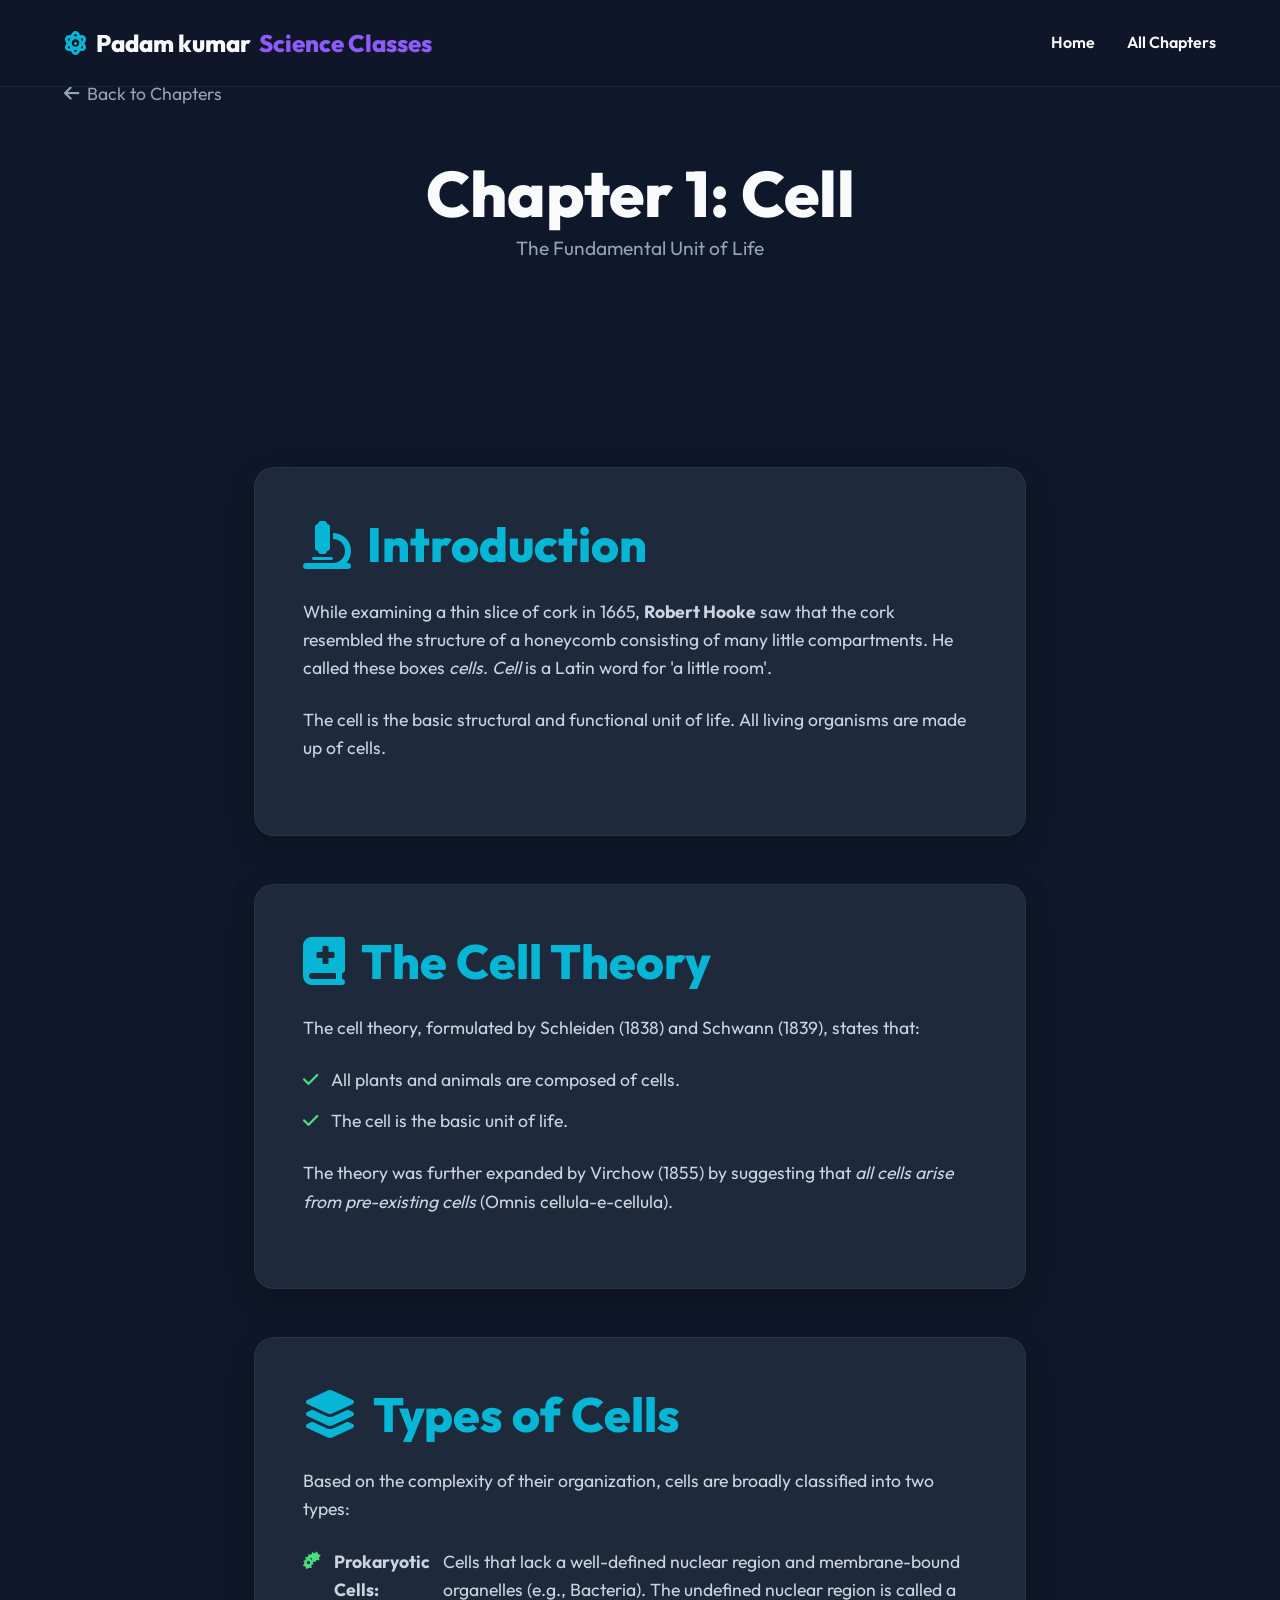
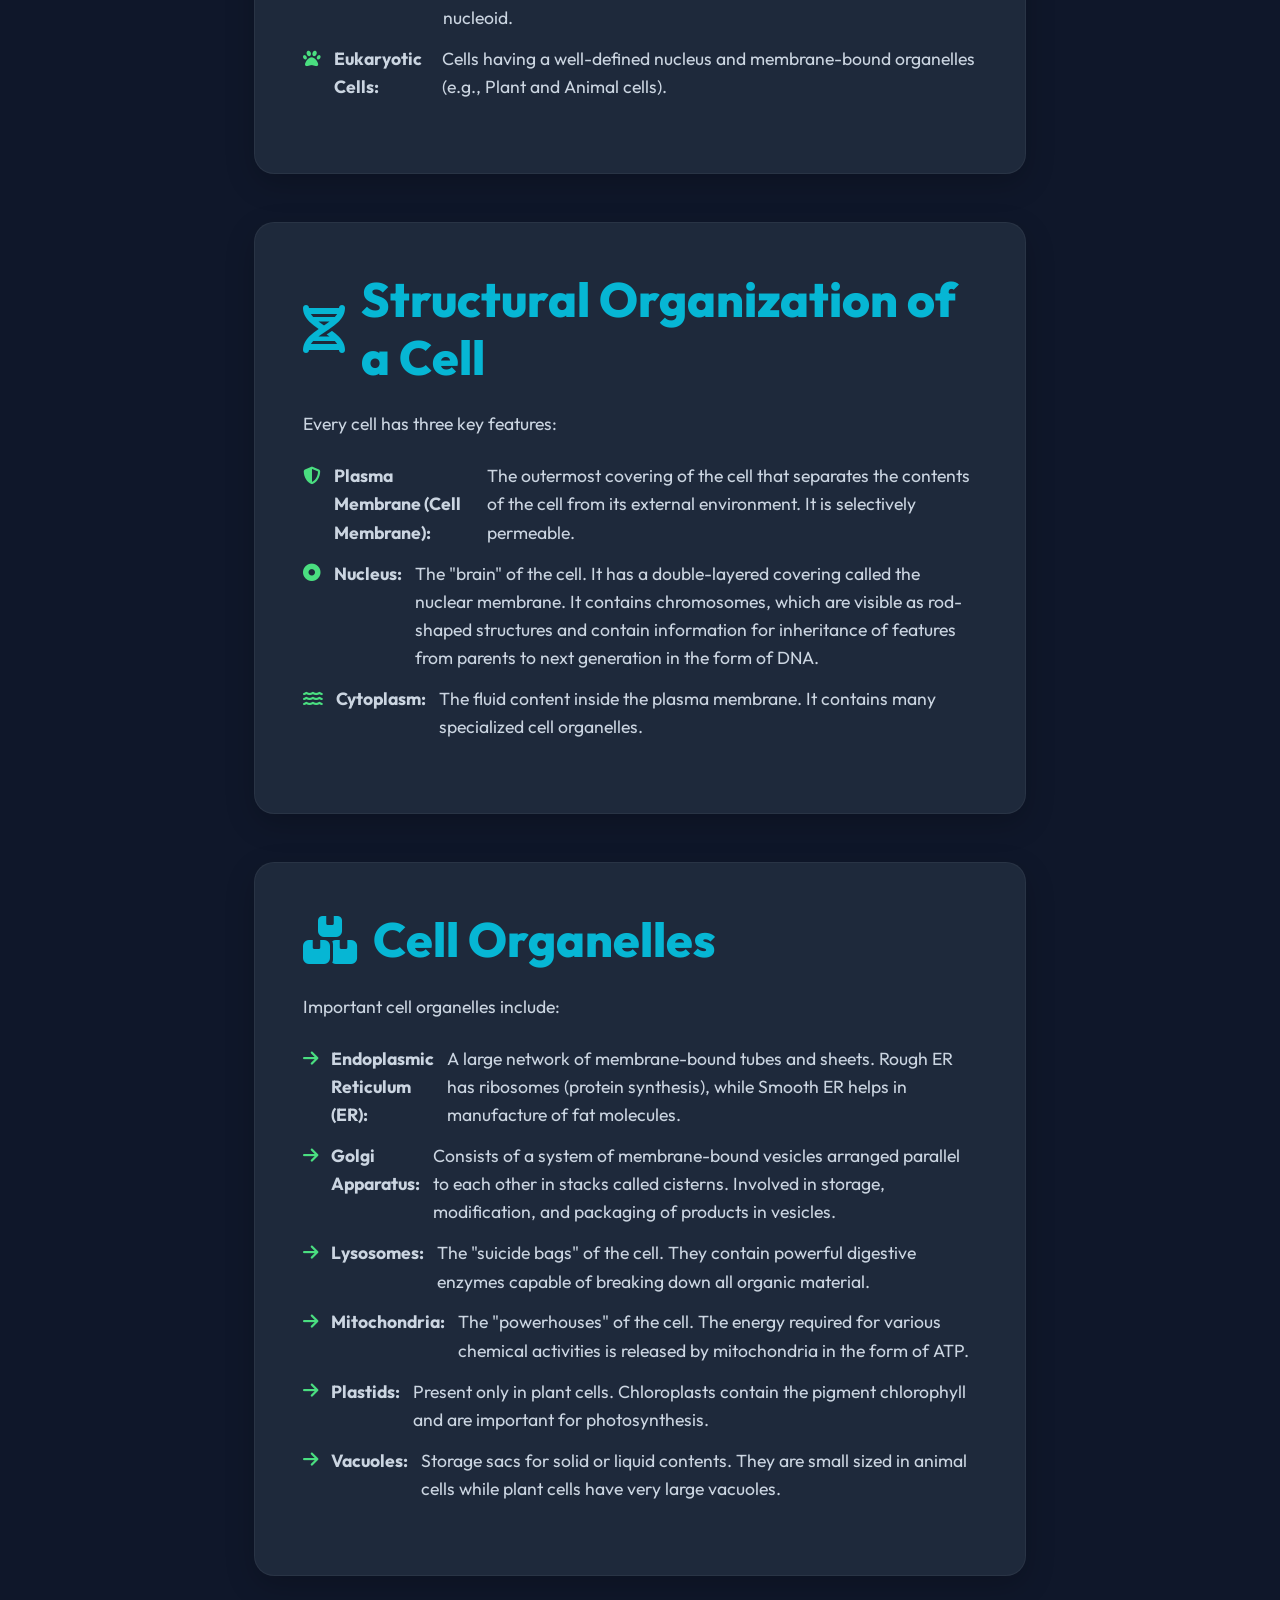
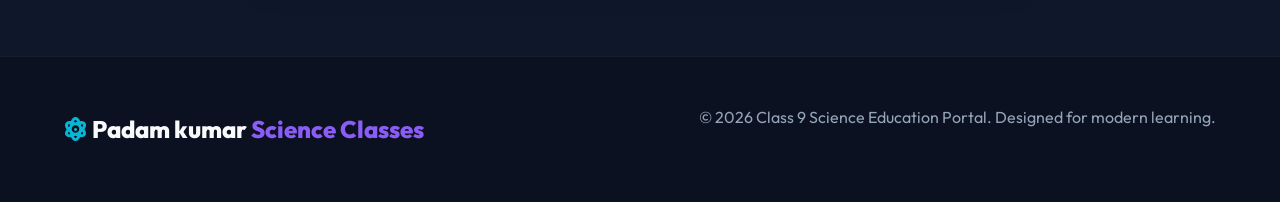
==== cell.html @ 5981da77 "Add files via upload" ====
<!DOCTYPE html>
<html lang="en">

<head>
    <meta charset="UTF-8">
    <meta name="viewport" content="width=device-width, initial-scale=1.0">
    <title>Chapter 1: Cell - The Fundamental Unit of Life</title>
    <link href="https://fonts.googleapis.com/css2?family=Outfit:wght@300;400;600;800&display=swap" rel="stylesheet">
    <link rel="stylesheet" href="https://cdnjs.cloudflare.com/ajax/libs/font-awesome/6.4.0/css/all.min.css">
    <link rel="stylesheet" href="style.css">
    <style>
        .content-section {
            max-width: 900px;
            margin: 0 auto;
            padding: 2rem 5%;
        }

        .content-card {
            background: var(--bg-card);
            border-radius: 20px;
            padding: 3rem;
            margin-bottom: 3rem;
            border: 1px solid rgba(255, 255, 255, 0.05);
            box-shadow: 0 10px 30px rgba(0, 0, 0, 0.2);
        }

        .content-card h2 {
            color: var(--accent-cyan);
            margin-bottom: 1.5rem;
            display: flex;
            align-items: center;
            gap: 1rem;
        }

        .content-card p {
            font-size: 1.1rem;
            margin-bottom: 1.5rem;
            color: #cbd5e1;
        }

        .content-card ul {
            list-style: none;
            margin-bottom: 1.5rem;
        }

        .content-card ul li {
            margin-bottom: 0.8rem;
            font-size: 1.1rem;
            color: #cbd5e1;
            display: flex;
            align-items: flex-start;
            gap: 0.8rem;
        }

        .content-card ul li i {
            color: #4ade80;
            margin-top: 0.3rem;
        }

        .back-btn {
            display: inline-flex;
            align-items: center;
            gap: 0.5rem;
            color: var(--text-secondary);
            text-decoration: none;
            margin-top: 80px;
            margin-left: 5%;
            font-size: 1.1rem;
            transition: var(--transition);
        }

        .back-btn:hover {
            color: var(--accent-cyan);
        }
        
        .chapter-hero {
            text-align: center;
            padding: 3rem 5%;
            margin-bottom: 2rem;
        }
        
        .chapter-hero img {
            max-width: 100%;
            height: auto;
            max-height: 400px;
            border-radius: 20px;
            box-shadow: 0 10px 40px rgba(0,0,0,0.4);
            border: 1px solid rgba(255,255,255,0.1);
            margin-bottom: 2rem;
        }
    </style>
</head>

<body>
    <nav class="navbar">
        <div class="logo">
            <i class="fa-solid fa-atom"></i>Padam kumar <span>Science Classes</span>
        </div>
        <ul class="nav-links">
            <li><a href="index.html">Home</a></li>
            <li><a href="index.html#chapters">All Chapters</a></li>
        </ul>
    </nav>

    <a href="index.html" class="back-btn"><i class="fa-solid fa-arrow-left"></i> Back to Chapters</a>

    <div class="chapter-hero">
        <h1 class="fade-in">Chapter 1: Cell</h1>
        <p class="fade-in delay-1" style="font-size: 1.2rem; max-width: 600px; margin: 0 auto 2rem auto;">The Fundamental Unit of Life</p>
        <img src="assets/cell.png" alt="3D illustration of an animal cell" class="fade-in delay-2 floating">
    </div>

    <div class="content-section">
        <div class="content-card fade-in">
            <h2><i class="fa-solid fa-microscope"></i> Introduction</h2>
            <p>While examining a thin slice of cork in 1665, <strong>Robert Hooke</strong> saw that the cork resembled the structure of a honeycomb consisting of many little compartments. He called these boxes <em>cells</em>. <em>Cell</em> is a Latin word for 'a little room'.</p>
            <p>The cell is the basic structural and functional unit of life. All living organisms are made up of cells.</p>
        </div>

        <div class="content-card fade-in">
            <h2><i class="fa-solid fa-book-medical"></i> The Cell Theory</h2>
            <p>The cell theory, formulated by Schleiden (1838) and Schwann (1839), states that:</p>
            <ul>
                <li><i class="fa-solid fa-check"></i> All plants and animals are composed of cells.</li>
                <li><i class="fa-solid fa-check"></i> The cell is the basic unit of life.</li>
            </ul>
            <p>The theory was further expanded by Virchow (1855) by suggesting that <em>all cells arise from pre-existing cells</em> (Omnis cellula-e-cellula).</p>
        </div>

        <div class="content-card fade-in">
            <h2><i class="fa-solid fa-layer-group"></i> Types of Cells</h2>
            <p>Based on the complexity of their organization, cells are broadly classified into two types:</p>
            <ul>
                <li><i class="fa-solid fa-bacterium"></i> <strong>Prokaryotic Cells:</strong> Cells that lack a well-defined nuclear region and membrane-bound organelles (e.g., Bacteria). The undefined nuclear region is called a nucleoid.</li>
                <li><i class="fa-solid fa-paw"></i> <strong>Eukaryotic Cells:</strong> Cells having a well-defined nucleus and membrane-bound organelles (e.g., Plant and Animal cells).</li>
            </ul>
        </div>

        <div class="content-card fade-in">
            <h2><i class="fa-solid fa-dna"></i> Structural Organization of a Cell</h2>
            <p>Every cell has three key features:</p>
            <ul>
                <li><i class="fa-solid fa-shield-halved"></i> <strong>Plasma Membrane (Cell Membrane):</strong> The outermost covering of the cell that separates the contents of the cell from its external environment. It is selectively permeable.</li>
                <li><i class="fa-solid fa-circle-dot"></i> <strong>Nucleus:</strong> The "brain" of the cell. It has a double-layered covering called the nuclear membrane. It contains chromosomes, which are visible as rod-shaped structures and contain information for inheritance of features from parents to next generation in the form of DNA.</li>
                <li><i class="fa-solid fa-water"></i> <strong>Cytoplasm:</strong> The fluid content inside the plasma membrane. It contains many specialized cell organelles.</li>
            </ul>
        </div>

        <div class="content-card fade-in">
            <h2><i class="fa-solid fa-boxes-stacked"></i> Cell Organelles</h2>
            <p>Important cell organelles include:</p>
            <ul>
                <li><i class="fa-solid fa-arrow-right"></i> <strong>Endoplasmic Reticulum (ER):</strong> A large network of membrane-bound tubes and sheets. Rough ER has ribosomes (protein synthesis), while Smooth ER helps in manufacture of fat molecules.</li>
                <li><i class="fa-solid fa-arrow-right"></i> <strong>Golgi Apparatus:</strong> Consists of a system of membrane-bound vesicles arranged parallel to each other in stacks called cisterns. Involved in storage, modification, and packaging of products in vesicles.</li>
                <li><i class="fa-solid fa-arrow-right"></i> <strong>Lysosomes:</strong> The "suicide bags" of the cell. They contain powerful digestive enzymes capable of breaking down all organic material.</li>
                <li><i class="fa-solid fa-arrow-right"></i> <strong>Mitochondria:</strong> The "powerhouses" of the cell. The energy required for various chemical activities is released by mitochondria in the form of ATP.</li>
                <li><i class="fa-solid fa-arrow-right"></i> <strong>Plastids:</strong> Present only in plant cells. Chloroplasts contain the pigment chlorophyll and are important for photosynthesis.</li>
                <li><i class="fa-solid fa-arrow-right"></i> <strong>Vacuoles:</strong> Storage sacs for solid or liquid contents. They are small sized in animal cells while plant cells have very large vacuoles.</li>
            </ul>
        </div>
    </div>

    <footer>
        <div class="footer-content">
            <div class="footer-logo"><i class="fa-solid fa-atom"></i> Padam kumar <span>Science Classes</span></div>
            <p>&copy; 2026 Class 9 Science Education Portal. Designed for modern learning.</p>
        </div>
    </footer>

    <script src="script.js"></script>
</body>

</html>
---- style.css ----
:root {
    --bg-dark: #0f172a;
    --bg-card: #1e293b;
    --text-primary: #f8fafc;
    --text-secondary: #94a3b8;
    --accent-cyan: #06b6d4;
    --accent-purple: #8b5cf6;
    --accent-magenta: #d946ef;
    --gradient-primary: linear-gradient(135deg, var(--accent-cyan), var(--accent-purple));
    --transition: all 0.3s cubic-bezier(0.4, 0, 0.2, 1);
}

* {
    margin: 0;
    padding: 0;
    box-sizing: border-box;
}

html {
    scroll-behavior: smooth;
}

body {
    font-family: 'Outfit', sans-serif;
    background-color: var(--bg-dark);
    color: var(--text-primary);
    line-height: 1.6;
    overflow-x: hidden;
}

/* Typography */
h1, h2, h3 {
    font-weight: 800;
    line-height: 1.2;
}

h1 { font-size: clamp(2.5rem, 5vw, 4.5rem); }
h2 { font-size: clamp(2rem, 4vw, 3rem); margin-bottom: 0.5rem; }
h3 { font-size: 1.5rem; margin-bottom: 1rem; }
p { color: var(--text-secondary); margin-bottom: 1.5rem; }

/* Navbar */
.navbar {
    display: flex;
    justify-content: space-between;
    align-items: center;
    padding: 1.5rem 5%;
    background: rgba(15, 23, 42, 0.8);
    backdrop-filter: blur(10px);
    position: fixed;
    width: 100%;
    top: 0;
    z-index: 1000;
    border-bottom: 1px solid rgba(255, 255, 255, 0.05);
}

.logo {
    font-size: 1.5rem;
    font-weight: 800;
    display: flex;
    align-items: center;
    gap: 0.5rem;
}

.logo i {
    color: var(--accent-cyan);
}

.logo span {
    color: var(--accent-purple);
}

.nav-links {
    display: flex;
    list-style: none;
    gap: 2rem;
}

.nav-links a {
    color: var(--text-primary);
    text-decoration: none;
    font-weight: 600;
    transition: var(--transition);
}

.nav-links a:hover {
    color: var(--accent-cyan);
}

.hamburger {
    display: none;
    cursor: pointer;
    font-size: 1.5rem;
}

/* Hero Section */
.hero {
    min-height: 100vh;
    display: flex;
    align-items: center;
    justify-content: space-between;
    padding: 0 5%;
    margin-top: 60px;
    position: relative;
    overflow: hidden;
}

/* Decorative background blur */
.hero::before {
    content: '';
    position: absolute;
    top: 20%;
    left: -10%;
    width: 500px;
    height: 500px;
    background: var(--accent-purple);
    filter: blur(150px);
    opacity: 0.2;
    border-radius: 50%;
    z-index: -1;
}

.hero::after {
    content: '';
    position: absolute;
    bottom: -10%;
    right: -10%;
    width: 400px;
    height: 400px;
    background: var(--accent-cyan);
    filter: blur(150px);
    opacity: 0.2;
    border-radius: 50%;
    z-index: -1;
}

.hero-content {
    flex: 1;
    max-width: 600px;
    z-index: 1;
}

.hero-content h1 {
    background: var(--gradient-primary);
    -webkit-background-clip: text;
    -webkit-text-fill-color: transparent;
    margin-bottom: 1.5rem;
}

.hero-content p {
    font-size: 1.2rem;
    margin-bottom: 2.5rem;
}

.hero-image {
    flex: 1;
    display: flex;
    justify-content: center;
    align-items: center;
    z-index: 1;
}

.hero-image img {
    max-width: 100%;
    height: auto;
    border-radius: 20px;
    box-shadow: 0 20px 50px rgba(0, 0, 0, 0.5);
    border: 1px solid rgba(255, 255, 255, 0.1);
}

/* Buttons */
.btn {
    display: inline-flex;
    align-items: center;
    gap: 0.5rem;
    padding: 1rem 2rem;
    border-radius: 30px;
    text-decoration: none;
    font-weight: 600;
    font-size: 1.1rem;
    transition: var(--transition);
    border: none;
    cursor: pointer;
}

.primary-btn {
    background: var(--gradient-primary);
    color: white;
    box-shadow: 0 10px 20px rgba(139, 92, 246, 0.3);
}

.primary-btn:hover {
    transform: translateY(-3px);
    box-shadow: 0 15px 25px rgba(139, 92, 246, 0.4);
}

/* Sections General */
section {
    padding: 5rem 5%;
}

.section-header {
    text-align: center;
    margin-bottom: 4rem;
}

/* Features */
.feature-grid {
    display: grid;
    grid-template-columns: repeat(auto-fit, minmax(300px, 1fr));
    gap: 2rem;
}

.feature-card {
    background: var(--bg-card);
    padding: 2.5rem;
    border-radius: 20px;
    border: 1px solid rgba(255, 255, 255, 0.05);
    transition: var(--transition);
    position: relative;
    overflow: hidden;
}

.feature-card:hover {
    transform: translateY(-10px);
    border-color: rgba(255, 255, 255, 0.1);
    box-shadow: 0 20px 40px rgba(0, 0, 0, 0.4);
}

.icon-box {
    width: 60px;
    height: 60px;
    border-radius: 15px;
    background: rgba(6, 182, 212, 0.1);
    display: flex;
    justify-content: center;
    align-items: center;
    font-size: 1.8rem;
    color: var(--accent-cyan);
    margin-bottom: 1.5rem;
}

.feature-card:nth-child(2) .icon-box {
    background: rgba(139, 92, 246, 0.1);
    color: var(--accent-purple);
}

.feature-card:nth-child(3) .icon-box {
    background: rgba(217, 70, 239, 0.1);
    color: var(--accent-magenta);
}

/* Chapters */
.chapter-grid {
    display: grid;
    grid-template-columns: repeat(auto-fill, minmax(280px, 1fr));
    gap: 2rem;
}

.chapter-card {
    background: rgba(30, 41, 59, 0.5);
    border-radius: 15px;
    padding: 2rem;
    border: 1px solid rgba(255, 255, 255, 0.05);
    transition: var(--transition);
    display: flex;
    flex-direction: column;
    position: relative;
    overflow: hidden;
}

.chapter-card::before {
    content: '';
    position: absolute;
    top: 0;
    left: 0;
    width: 4px;
    height: 100%;
    background: var(--gradient-primary);
    opacity: 0;
    transition: var(--transition);
}

.chapter-card:hover {
    background: var(--bg-card);
    transform: translateY(-5px);
}

.chapter-card:hover::before {
    opacity: 1;
}

.chapter-number {
    font-size: 3rem;
    font-weight: 800;
    color: rgba(255, 255, 255, 0.05);
    position: absolute;
    top: 1rem;
    right: 1.5rem;
    transition: var(--transition);
}

.chapter-card:hover .chapter-number {
    color: rgba(255, 255, 255, 0.1);
}

.chapter-domain {
    font-size: 0.8rem;
    text-transform: uppercase;
    letter-spacing: 2px;
    color: var(--accent-cyan);
    margin-bottom: 0.5rem;
    font-weight: 600;
}

.chapter-card.biology .chapter-domain { color: #4ade80; }
.chapter-card.chemistry .chapter-domain { color: var(--accent-cyan); }
.chapter-card.physics .chapter-domain { color: var(--accent-purple); }
.chapter-card.earth .chapter-domain { color: #fbbf24; }

.chapter-title {
    font-size: 1.2rem;
    margin-bottom: 1rem;
    flex-grow: 1;
}

.explore-link {
    color: var(--text-secondary);
    text-decoration: none;
    font-size: 0.9rem;
    font-weight: 600;
    display: inline-flex;
    align-items: center;
    gap: 0.5rem;
    transition: var(--transition);
    margin-top: auto;
}

.chapter-card:hover .explore-link {
    color: var(--text-primary);
}

/* Footer */
footer {
    background: #0b1120;
    padding: 3rem 5%;
    border-top: 1px solid rgba(255, 255, 255, 0.05);
}

.footer-content {
    display: flex;
    flex-wrap: wrap;
    justify-content: space-between;
    align-items: center;
    gap: 2rem;
}

.footer-logo {
    font-size: 1.5rem;
    font-weight: 800;
}

.footer-logo i { color: var(--accent-cyan); }
.footer-logo span { color: var(--accent-purple); }

.socials {
    display: flex;
    gap: 1rem;
}

.socials a {
    color: var(--text-secondary);
    font-size: 1.5rem;
    transition: var(--transition);
}

.socials a:hover {
    color: var(--accent-cyan);
}

/* Animations */
.fade-in {
    opacity: 0;
    transform: translateY(20px);
    animation: fadeIn 0.8s forwards;
}

.delay-1 { animation-delay: 0.2s; }
.delay-2 { animation-delay: 0.4s; }

@keyframes fadeIn {
    to {
        opacity: 1;
        transform: translateY(0);
    }
}

.floating {
    animation: floating 6s ease-in-out infinite;
}

@keyframes floating {
    0% { transform: translateY(0); }
    50% { transform: translateY(-20px); }
    100% { transform: translateY(0); }
}

/* Responsive */
@media (max-width: 968px) {
    .hero {
        flex-direction: column;
        text-align: center;
        padding-top: 100px;
    }
    
    .hero-content {
        margin-bottom: 3rem;
    }
    
    .hero::before, .hero::after {
        display: none;
    }
}

@media (max-width: 768px) {
    .nav-links {
        display: none;
        flex-direction: column;
        position: absolute;
        top: 100%;
        left: 0;
        width: 100%;
        background: rgba(15, 23, 42, 0.95);
        backdrop-filter: blur(10px);
        padding: 2rem;
        text-align: center;
        border-bottom: 1px solid rgba(255, 255, 255, 0.05);
    }
    
    .nav-links.active {
        display: flex;
    }
    
    .hamburger {
        display: block;
    }
}
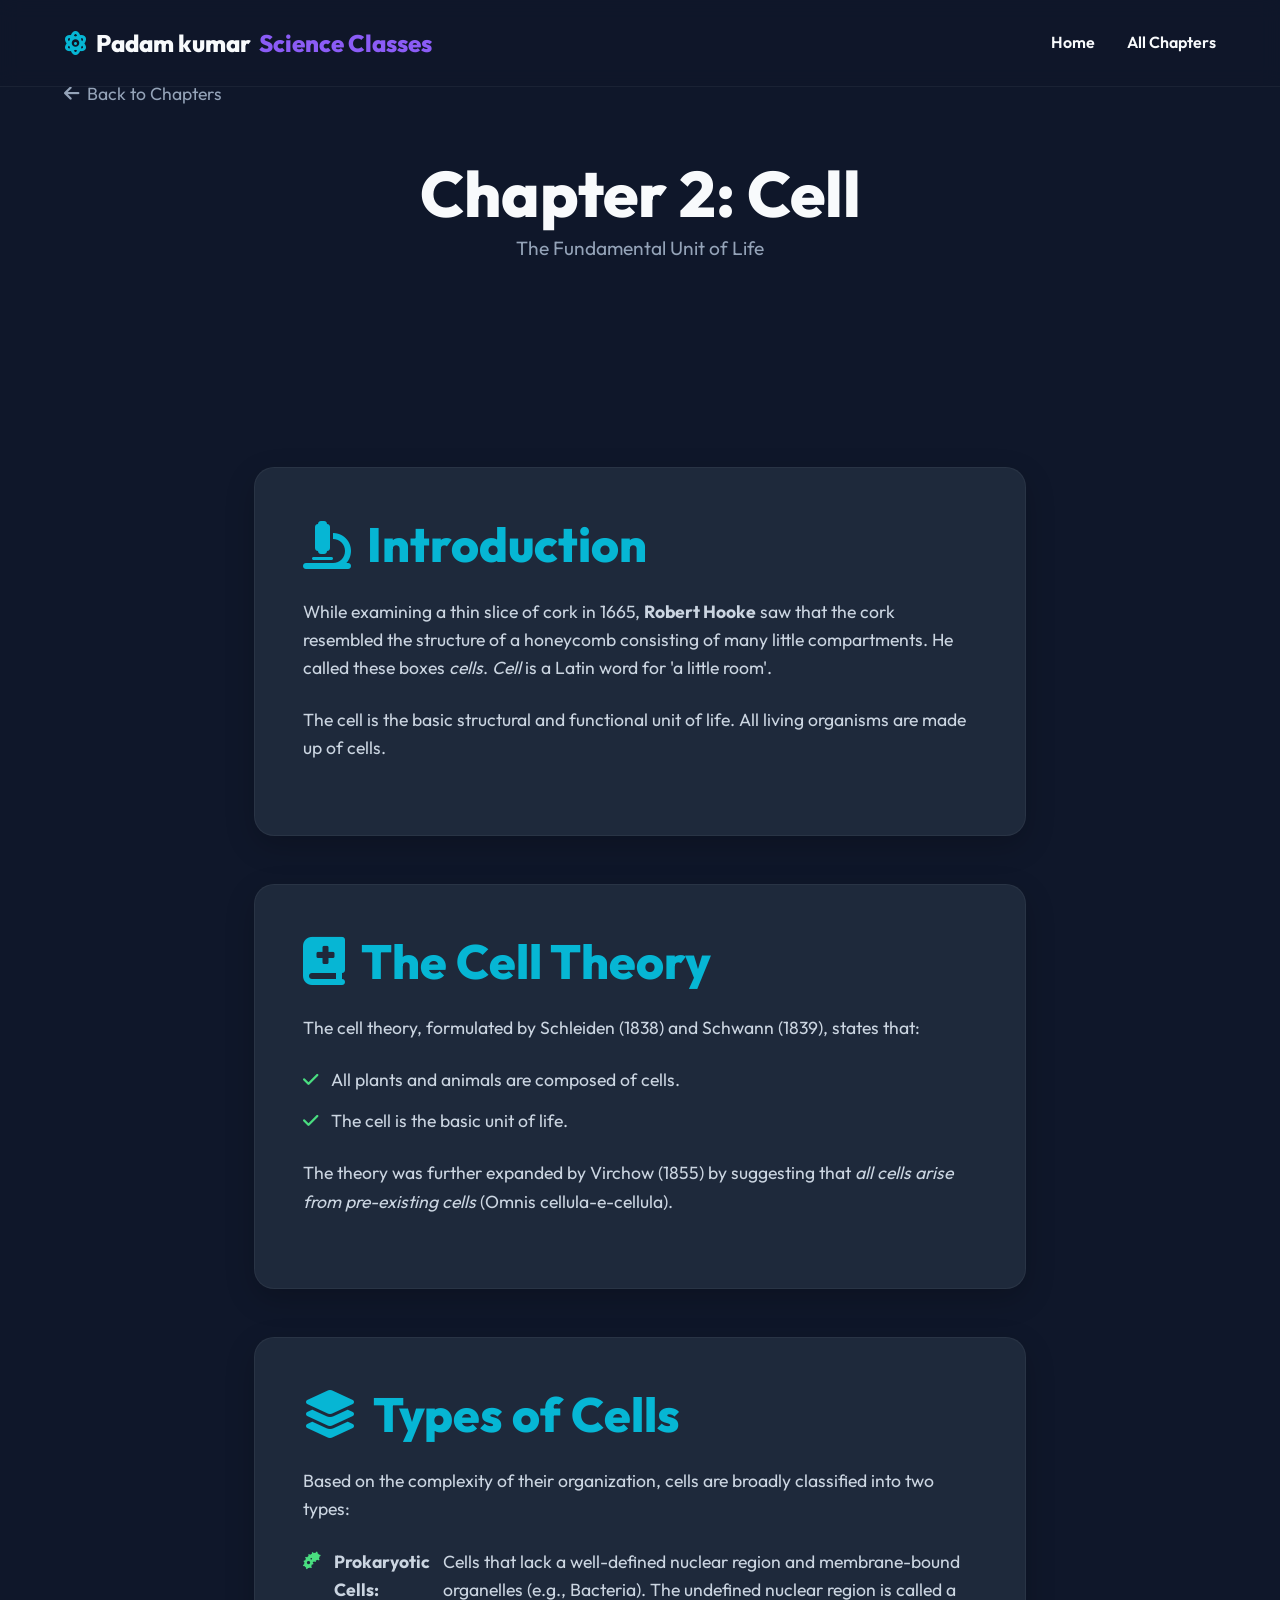
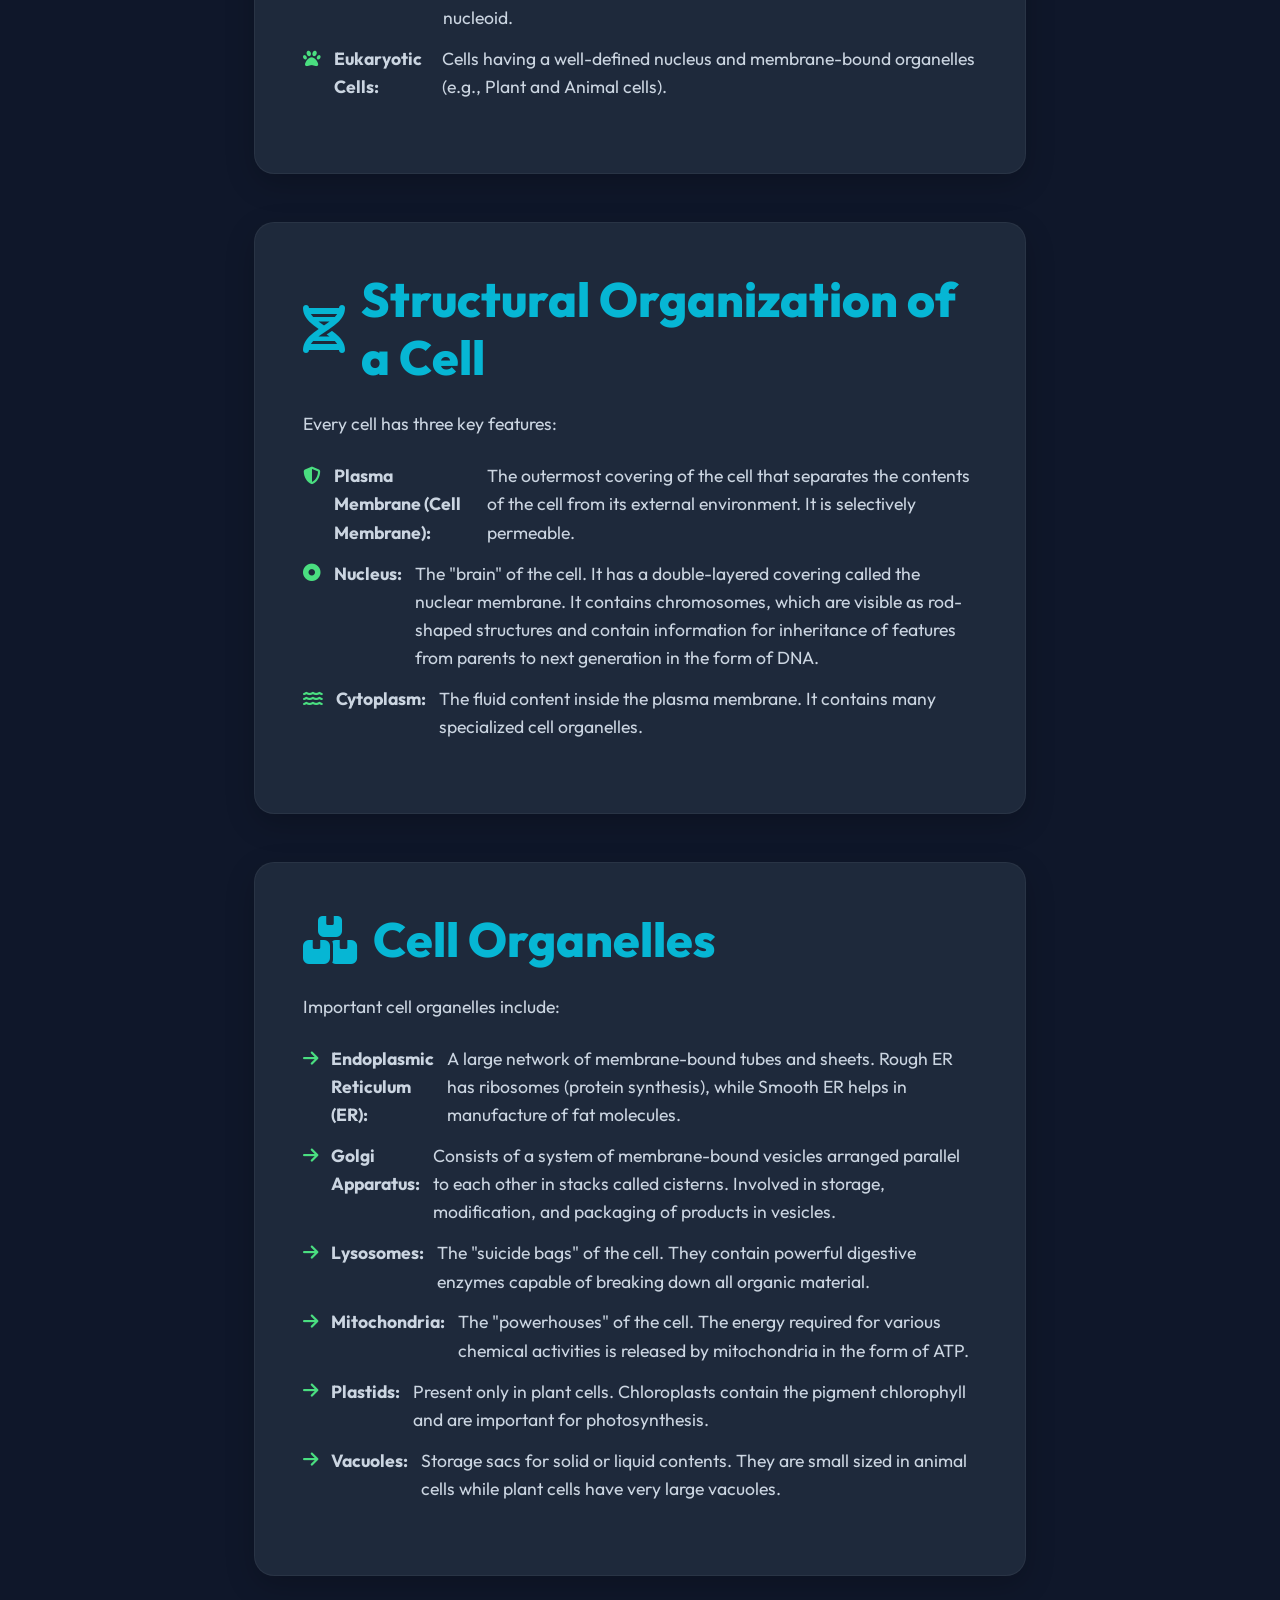
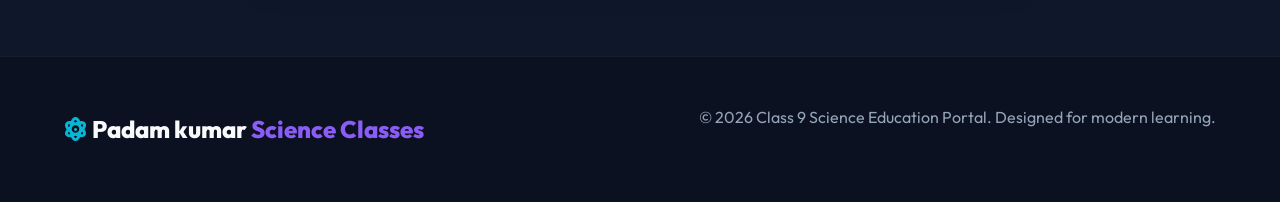
==== commit 0ec4555f: "Add files via upload" ====
--- a/cell.html
+++ b/cell.html
@@ -4,7 +4,7 @@
 <head>
     <meta charset="UTF-8">
     <meta name="viewport" content="width=device-width, initial-scale=1.0">
-    <title>Chapter 1: Cell - The Fundamental Unit of Life</title>
+    <title>Chapter 2: Cell - The Fundamental Unit of Life</title>
     <link href="https://fonts.googleapis.com/css2?family=Outfit:wght@300;400;600;800&display=swap" rel="stylesheet">
     <link rel="stylesheet" href="https://cdnjs.cloudflare.com/ajax/libs/font-awesome/6.4.0/css/all.min.css">
     <link rel="stylesheet" href="style.css">
@@ -105,7 +105,7 @@
     <a href="index.html" class="back-btn"><i class="fa-solid fa-arrow-left"></i> Back to Chapters</a>
 
     <div class="chapter-hero">
-        <h1 class="fade-in">Chapter 1: Cell</h1>
+        <h1 class="fade-in">Chapter 2: Cell</h1>
         <p class="fade-in delay-1" style="font-size: 1.2rem; max-width: 600px; margin: 0 auto 2rem auto;">The Fundamental Unit of Life</p>
         <img src="assets/cell.png" alt="3D illustration of an animal cell" class="fade-in delay-2 floating">
     </div>
